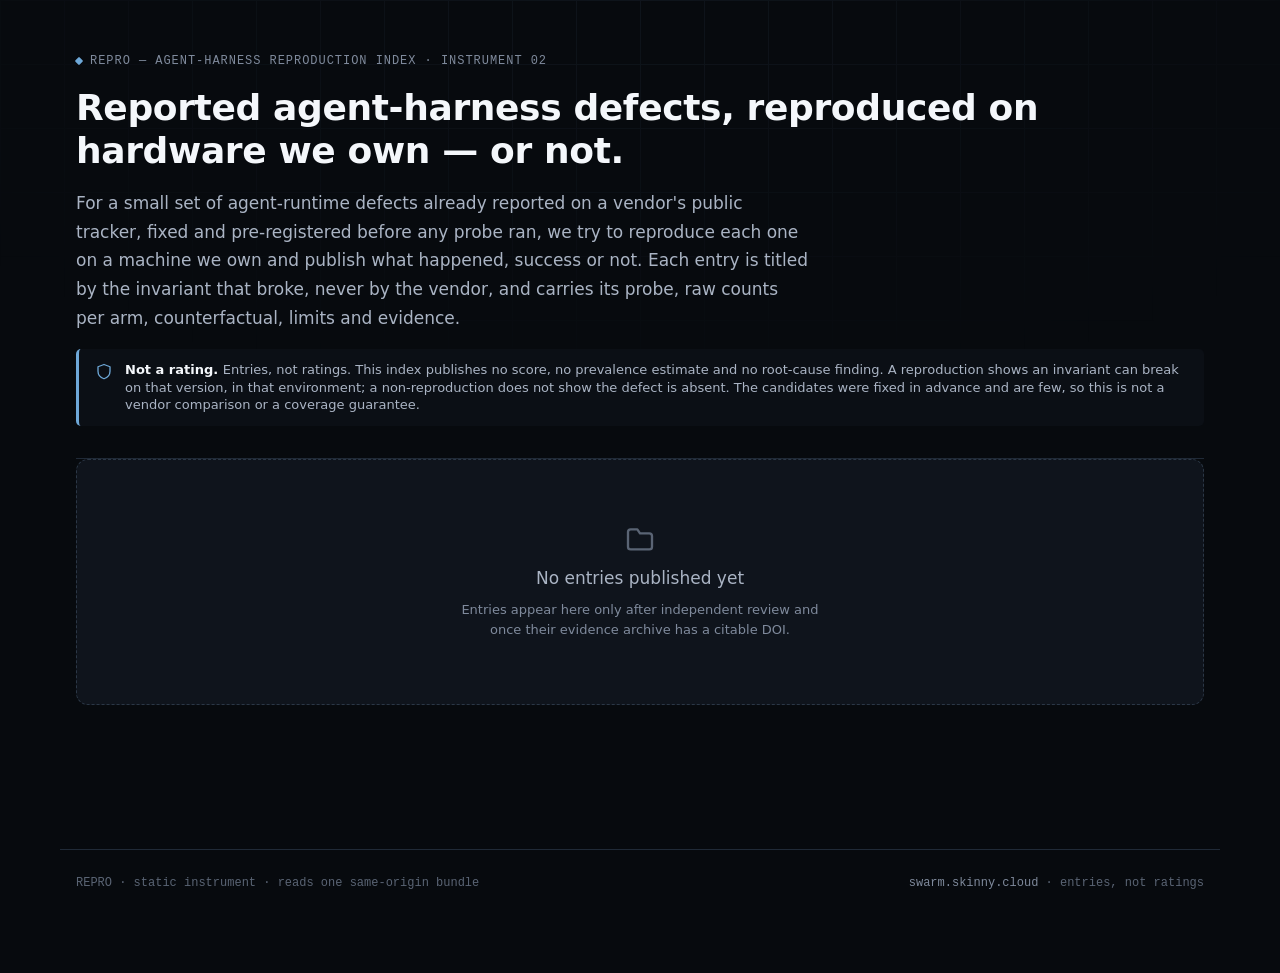
==== repro/index.html @ 569c4c64 "feat(repro): REPRO instrument shell + public data contract (code only, no entries) swarm instrument " ====
<!DOCTYPE html>
<html lang="en">
<head>
  <meta charset="utf-8" />
  <meta name="viewport" content="width=device-width, initial-scale=1" />

  <!-- Hard boundary: the browser may reach nothing but this origin. No inline
       script/style. frame-ancestors is delivered as an HTTP header (vercel.json);
       it is ignored inside a <meta> CSP, so it is intentionally not here. -->
  <meta http-equiv="Content-Security-Policy" content="default-src 'none'; script-src 'self'; style-src 'self'; img-src 'self' data:; font-src 'self'; connect-src 'self'; base-uri 'none'; form-action 'none'; manifest-src 'self'" />
  <meta name="referrer" content="no-referrer" />

  <title>REPRO — Agent-Harness Reproduction Index</title>
  <meta name="description" content="REPRO, an instrument of the swarm lab: pre-registered attempts to reproduce publicly reported agent-harness defects on hardware we own, published success or not, with probes, raw counts and evidence. Entries, not ratings." />
  <meta name="robots" content="index,follow" />
  <meta name="color-scheme" content="dark" />

  <link rel="icon" href="data:image/svg+xml,%3Csvg%20xmlns='http://www.w3.org/2000/svg'%20viewBox='0%200%2024%2024'%3E%3Crect%20width='24'%20height='24'%20fill='%23070a0e'/%3E%3Cpath%20d='M17%208a6%206%200%201%200%201%206'%20fill='none'%20stroke='%236ea8d8'%20stroke-width='1.8'%20stroke-linecap='round'/%3E%3Cpath%20d='M17%203v5h-5'%20fill='none'%20stroke='%236ea8d8'%20stroke-width='1.8'%20stroke-linecap='round'%20stroke-linejoin='round'/%3E%3C/svg%3E" />

  <link rel="stylesheet" href="css/tokens.css" />
  <link rel="stylesheet" href="css/app.css" />
</head>
<body>
  <a class="skip-link" href="#app">Skip to content</a>

  <main class="shell" id="app" aria-live="polite"></main>

  <footer class="shell foot">
    <span>REPRO · static instrument · reads one same-origin bundle</span>
    <span><a href="/">swarm.skinny.cloud</a> · entries, not ratings</span>
  </footer>

  <noscript>
    <div class="shell noscript-shell">
      <div class="state state--error">
        <h3>JavaScript is required</h3>
        <p>This instrument renders a local bundle in the browser. No external scripts are loaded; everything is same-origin and static.</p>
      </div>
    </div>
  </noscript>

  <script type="module" src="js/app.js"></script>
</body>
</html>
---- repro/css/tokens.css ----
/* =============================================================================
   REPRO — Design Tokens (copied from the /trace/ instrument; same system)
   Sober dark forensic theme. Every value is a token (Law #2: Design System
   Supremacy). 4px spacing grid · 1.25 type scale · elevation · radius · motion.
   System fonts only — no external font imports of any kind.
   ============================================================================= */

:root {
  /* ---- Color primitives (never used directly in components) ---------------- */
  --c-ink-000: #f4f7fb;   /* brightest text */
  --c-ink-100: #d6dde8;
  --c-ink-200: #aab4c4;
  --c-ink-300: #7f8a9c;   /* muted / captions */
  --c-ink-400: #5a6474;   /* faint / disabled */

  --c-base-900: #070a0e;  /* page background (not pure black) */
  --c-base-850: #0b0f15;
  --c-base-800: #0f141c;  /* surface */
  --c-base-750: #131a24;  /* surface raised */
  --c-base-700: #1a222e;  /* surface floating */
  --c-base-650: #212b39;  /* hover */

  --c-line-800: #202a37;  /* hairline borders */
  --c-line-700: #2b3746;  /* borders */
  --c-line-600: #3a4a5e;  /* border hover / focus ring base */

  --c-steel-400: #6ea8d8; /* single restrained accent (interactive) */
  --c-steel-500: #4d8bc0;
  --c-steel-600: #3a6d9c;
  --c-steel-glow: rgba(110, 168, 216, 0.16);

  /* Status — epistemic state (restrained, not neon) */
  --c-verified-500: #4fae7e;   /* green — relief/accomplishment, used sparingly */
  --c-verified-050: rgba(79, 174, 126, 0.12);
  --c-plausible-500: #d9a441;  /* amber — consideration */
  --c-plausible-050: rgba(217, 164, 65, 0.12);
  --c-unresolved-500: #7f93ab; /* neutral steel-gray */
  --c-unresolved-050: rgba(127, 147, 171, 0.12);
  --c-refuted-500: #c96a68;    /* muted red */
  --c-refuted-050: rgba(201, 106, 104, 0.12);

  /* Tier — evidentiary proximity (sequential intensity) */
  --c-tier1: #6ea8d8;   /* T1 — first-party proximity, strongest */
  --c-tier2: #8f9bb0;   /* T2 — descriptor undefined in contract */
  --c-tier3: #6b7686;   /* T3 — behavioral analogue, NOT evidence */

  /* Semantic mappings ------------------------------------------------------- */
  --bg-page: var(--c-base-900);
  --bg-surface: var(--c-base-800);
  --bg-raised: var(--c-base-750);
  --bg-floating: var(--c-base-700);
  --bg-hover: var(--c-base-650);
  --bg-inset: var(--c-base-850);

  --text-strong: var(--c-ink-000);
  --text-primary: var(--c-ink-100);
  --text-secondary: var(--c-ink-200);
  --text-muted: var(--c-ink-300);
  --text-faint: var(--c-ink-400);

  --border-hairline: var(--c-line-800);
  --border-default: var(--c-line-700);
  --border-strong: var(--c-line-600);

  --accent: var(--c-steel-400);
  --accent-strong: var(--c-steel-500);
  --accent-glow: var(--c-steel-glow);

  --focus-ring: var(--c-steel-400);

  /* ---- Spacing — strict 4px grid ------------------------------------------ */
  --space-1: 4px;
  --space-2: 8px;
  --space-3: 12px;
  --space-4: 16px;
  --space-5: 20px;
  --space-6: 24px;
  --space-8: 32px;
  --space-10: 40px;
  --space-12: 48px;
  --space-16: 64px;
  --space-20: 80px;

  /* ---- Typography — 1.25 (major third) scale ------------------------------ */
  --font-sans: system-ui, -apple-system, "Segoe UI", Roboto, Helvetica, Arial, sans-serif;
  --font-mono: ui-monospace, "SF Mono", "SFMono-Regular", Menlo, Consolas,
               "Liberation Mono", "Roboto Mono", monospace;

  --text-xs: 0.75rem;    /* 12 — captions, chips */
  --text-sm: 0.8125rem;  /* 13 — dense meta */
  --text-base: 0.9375rem;/* 15 — body */
  --text-md: 1.0625rem;  /* 17 */
  --text-lg: 1.25rem;    /* 20 */
  --text-xl: 1.5rem;     /* 24 */
  --text-2xl: 1.875rem;  /* 30 */
  --text-3xl: 2.25rem;   /* 36 — hero */

  --leading-tight: 1.2;
  --leading-snug: 1.35;
  --leading-normal: 1.55;
  --leading-relaxed: 1.7;

  --tracking-tight: -0.01em;
  --tracking-normal: 0;
  --tracking-wide: 0.02em;
  --tracking-caps: 0.08em;   /* uppercase labels */

  --weight-regular: 400;
  --weight-medium: 500;
  --weight-semibold: 600;
  --weight-bold: 700;

  /* ---- Elevation — consistent shadow levels ------------------------------- */
  --elev-0: none;
  --elev-1: 0 1px 2px rgba(0, 0, 0, 0.4);
  --elev-2: 0 2px 6px rgba(0, 0, 0, 0.45);
  --elev-3: 0 8px 20px rgba(0, 0, 0, 0.5);
  --elev-4: 0 16px 40px rgba(0, 0, 0, 0.55);
  --elev-5: 0 24px 64px rgba(0, 0, 0, 0.6);

  /* ---- Radius ------------------------------------------------------------- */
  --radius-xs: 3px;
  --radius-sm: 5px;
  --radius-md: 8px;
  --radius-lg: 12px;
  --radius-xl: 16px;
  --radius-pill: 999px;

  /* ---- Motion — spring easing, sub-400ms interactions --------------------- */
  --ease-spring: cubic-bezier(0.16, 1, 0.3, 1);
  --ease-standard: cubic-bezier(0.4, 0, 0.2, 1);
  --ease-out: cubic-bezier(0.0, 0, 0.2, 1);

  --dur-fast: 120ms;
  --dur-base: 200ms;
  --dur-slow: 320ms;
  --stagger-step: 40ms;

  /* ---- Layout ------------------------------------------------------------- */
  --page-max: 1160px;
  --gutter: var(--space-4);
  --drawer-width: 460px;
}

@media (prefers-reduced-motion: reduce) {
  :root {
    --dur-fast: 0ms;
    --dur-base: 0ms;
    --dur-slow: 0ms;
    --stagger-step: 0ms;
  }
}
---- repro/css/app.css ----
/* =============================================================================
   REPRO — Application styles. Shell rules copied from the /trace/ instrument
   (same design system, no shared runtime file); verdict + entry styles are
   REPRO's own and deliberately share no colour semantics with /trace/.
   Tokens only. No hardcoded colours/spacing, no external resources.
   ============================================================================= */
*, *::before, *::after { box-sizing: border-box; }

html { -webkit-text-size-adjust: 100%; }

body {
  margin: 0;
  background: var(--bg-page);
  color: var(--text-primary);
  font-family: var(--font-sans);
  font-size: var(--text-base);
  line-height: var(--leading-normal);
  letter-spacing: var(--tracking-normal);
  -webkit-font-smoothing: antialiased;
  text-rendering: optimizeLegibility;
  min-height: 100vh;
}

/* Subtle forensic grid backdrop — pure CSS, no assets */
body::before {
  content: "";
  position: fixed;
  inset: 0;
  z-index: 0;
  pointer-events: none;
  background-image:
    linear-gradient(var(--border-hairline) 1px, transparent 1px),
    linear-gradient(90deg, var(--border-hairline) 1px, transparent 1px);
  background-size: 64px 64px;
  opacity: 0.35;
  mask-image: radial-gradient(ellipse 90% 60% at 50% 0%, black 0%, transparent 75%);
}

body > * { position: relative; z-index: 1; }

h1, h2, h3, h4 { margin: 0; font-weight: var(--weight-semibold); color: var(--text-strong); line-height: var(--leading-tight); }
p { margin: 0; }
a { color: var(--accent); text-decoration: none; }
a:hover { text-decoration: underline; }

:focus-visible {
  outline: 2px solid var(--focus-ring);
  outline-offset: 2px;
  border-radius: var(--radius-xs);
}

.mono { font-family: var(--font-mono); font-variant-ligatures: none; }
.icon { display: inline-flex; align-items: center; line-height: 0; color: inherit; }
.visually-hidden {
  position: absolute; width: 1px; height: 1px; padding: 0; margin: -1px;
  overflow: hidden; clip: rect(0 0 0 0); white-space: nowrap; border: 0;
}

/* Skip link ----------------------------------------------------------------- */
.skip-link {
  position: absolute; left: var(--space-3); top: var(--space-3);
  transform: translateY(-160%);
  background: var(--bg-floating); color: var(--text-strong);
  padding: var(--space-2) var(--space-4);
  border: 1px solid var(--border-strong); border-radius: var(--radius-sm);
  transition: transform var(--dur-base) var(--ease-spring);
  z-index: 100;
}
.skip-link:focus { transform: translateY(0); }

/* ============================ Layout shell ================================= */
.shell { max-width: var(--page-max); margin: 0 auto; padding: 0 var(--gutter) var(--space-20); }
/* ============================ Header ====================================== */
.masthead { padding: var(--space-12) 0 var(--space-8); border-bottom: 1px solid var(--border-hairline); }
.eyebrow {
  display: inline-flex; align-items: center; gap: var(--space-2);
  font-family: var(--font-mono); font-size: var(--text-xs);
  text-transform: uppercase; letter-spacing: var(--tracking-caps);
  color: var(--text-muted); margin-bottom: var(--space-4);
}
.eyebrow__mark { width: 6px; height: 6px; background: var(--accent); border-radius: 1px; transform: rotate(45deg); }
.masthead h1 {
  font-size: clamp(var(--text-2xl), 5vw, var(--text-3xl));
  letter-spacing: var(--tracking-tight);
}
.masthead__subject {
  margin-top: var(--space-3);
  font-family: var(--font-mono); font-size: var(--text-sm);
  letter-spacing: var(--tracking-wide); color: var(--text-muted);
}
.masthead__lede {
  margin-top: var(--space-4); max-width: 68ch;
  font-size: var(--text-md); line-height: var(--leading-relaxed); color: var(--text-secondary);
}

.disclaimer {
  margin-top: var(--space-4);
  display: flex; gap: var(--space-3); align-items: flex-start;
  padding: var(--space-3) var(--space-4);
  background: var(--bg-inset);
  border-left: 3px solid var(--accent);
  border-radius: var(--radius-sm);
  font-size: var(--text-sm); color: var(--text-secondary); line-height: var(--leading-snug);
}
.disclaimer .icon { flex: none; margin-top: 2px; color: var(--accent); }
.disclaimer strong { color: var(--text-strong); font-weight: var(--weight-semibold); }
.disclaimer--muted { border-left-color: var(--text-faint); }
.disclaimer--muted .icon { color: var(--text-muted); }

.provenance {
  margin-top: var(--space-6);
  display: flex; flex-wrap: wrap; gap: var(--space-2) var(--space-6); justify-content: space-between;
  color: var(--text-faint); font-size: var(--text-xs); font-family: var(--font-mono);
}

.section-head { margin-bottom: var(--space-5); }
.section-head h2 { font-size: var(--text-xl); letter-spacing: var(--tracking-tight); }
.section-head p { margin-top: var(--space-2); color: var(--text-muted); font-size: var(--text-sm); max-width: 72ch; }
/* ============================ States (empty / error / loading) ============ */
.state {
  display: flex; flex-direction: column; align-items: center; text-align: center; gap: var(--space-3);
  padding: var(--space-16) var(--space-6);
  background: var(--bg-surface); border: 1px dashed var(--border-default); border-radius: var(--radius-lg);
  color: var(--text-muted);
}
.state .icon { color: var(--text-faint); }
.state h3 { color: var(--text-secondary); font-size: var(--text-md); font-weight: var(--weight-medium); }
.state p { font-size: var(--text-sm); max-width: 46ch; line-height: var(--leading-normal); }
.state--error { border-color: color-mix(in srgb, var(--c-refuted-500) 45%, transparent); }
.state--error .icon { color: var(--c-refuted-500); }
.state code { font-family: var(--font-mono); font-size: var(--text-xs); background: var(--bg-inset); padding: 2px var(--space-2); border-radius: var(--radius-xs); color: var(--text-secondary); word-break: break-all; }

/* Skeleton loading */
.skeleton { display: flex; flex-direction: column; gap: var(--space-4); }
.skel-card { height: 128px; border-radius: var(--radius-lg); background: var(--bg-surface); border: 1px solid var(--border-hairline); position: relative; overflow: hidden; }
.skel-card::after {
  content: ""; position: absolute; inset: 0;
  background: linear-gradient(90deg, transparent, color-mix(in srgb, var(--bg-hover) 60%, transparent), transparent);
  transform: translateX(-100%); animation: shimmer 1.6s var(--ease-standard) infinite;
}
@keyframes shimmer { to { transform: translateX(100%); } }
@media (prefers-reduced-motion: reduce) { .skel-card::after { animation: none; } }

/* Integrity notice (data-level warnings surfaced, never hidden) */
.integrity {
  margin: var(--space-4) 0 0; padding: var(--space-3) var(--space-4);
  background: var(--c-refuted-050); border: 1px solid color-mix(in srgb, var(--c-refuted-500) 40%, transparent);
  border-radius: var(--radius-md); font-size: var(--text-sm); color: var(--text-secondary);
  display: flex; gap: var(--space-3); align-items: flex-start;
}
.integrity .icon { flex: none; color: var(--c-refuted-500); margin-top: 1px; }
.integrity strong { color: var(--text-strong); font-weight: var(--weight-semibold); }
.integrity ul { margin: var(--space-1) 0 0; padding-left: var(--space-5); }
.integrity li { margin-bottom: var(--space-1); }

/* ============================ Footer ====================================== */
.foot {
  margin-top: var(--space-16); padding-top: var(--space-6);
  border-top: 1px solid var(--border-hairline);
  display: flex; flex-wrap: wrap; gap: var(--space-4); justify-content: space-between;
  color: var(--text-faint); font-size: var(--text-xs); font-family: var(--font-mono);
}
.foot a { color: var(--text-muted); }

.noscript-shell { padding-top: var(--space-16); }

/* ============================ Tally ======================================= */
.entries { margin-top: var(--space-10); }
.tally { margin: 0 0 var(--space-5); color: var(--text-secondary); font-size: var(--text-sm); }
.tally .mono { color: var(--text-strong); }

/* ============================ Verdicts ==================================== */
/* Outcome-neutral by design: no green/amber/red, nothing that reads as a grade.
   Distinguished by weight and border style, not by a good/bad colour. */
.verdict {
  display: inline-flex; align-items: center;
  font-family: var(--font-mono); font-size: var(--text-xs); font-weight: var(--weight-semibold);
  text-transform: uppercase; letter-spacing: var(--tracking-wide);
  padding: 2px var(--space-2); border-radius: var(--radius-sm);
  border: 1px solid var(--border-default); white-space: nowrap;
  color: var(--text-secondary); background: var(--bg-inset);
}
.verdict--reproduced     { color: var(--text-strong); background: var(--bg-floating); border-color: var(--accent); border-width: 2px; }
.verdict--below          { color: var(--text-primary); border-color: var(--accent); border-style: dashed; }
.verdict--not-reproduced { color: var(--text-secondary); border-color: var(--border-strong); }
.verdict--inconclusive   { color: var(--text-muted); border-style: dashed; }
.verdict--not-run        { color: var(--text-faint); border-style: dotted; background: transparent; }
.verdict--unknown        { color: var(--text-faint); border-style: dotted; background: transparent; }

/* ============================ Entries ===================================== */
.entry-list { list-style: none; margin: 0; padding: 0; display: flex; flex-direction: column; gap: var(--space-5); }
.entry {
  background: var(--bg-surface); border: 1px solid var(--border-hairline); border-radius: var(--radius-lg);
  padding: var(--space-5) var(--space-6);
}
.entry__top { display: flex; align-items: center; justify-content: space-between; gap: var(--space-3); margin-bottom: var(--space-3); }
.entry__id { font-size: var(--text-xs); color: var(--text-muted); letter-spacing: var(--tracking-wide); }
.entry__title { font-size: var(--text-lg); line-height: var(--leading-snug); }
.entry__meta { margin-top: var(--space-2); font-size: var(--text-sm); color: var(--text-muted); overflow-wrap: anywhere; }
.entry__reason { margin-top: var(--space-4); }
.entry__noarms { margin-top: var(--space-4); font-size: var(--text-sm); color: var(--text-muted); font-style: italic; }
.entry__field { margin-top: var(--space-4); }
.entry__label, .entry__details > summary {
  font-family: var(--font-mono); font-size: var(--text-xs); text-transform: uppercase;
  letter-spacing: var(--tracking-caps); color: var(--text-muted);
}
.entry__field p { margin-top: var(--space-1); font-size: var(--text-sm); color: var(--text-secondary); line-height: var(--leading-relaxed); max-width: 80ch; }
.entry__details { margin-top: var(--space-4); border-top: 1px solid var(--border-hairline); padding-top: var(--space-3); }
.entry__details > summary { cursor: pointer; padding: var(--space-1) 0; }
.entry__details > summary:hover { color: var(--text-secondary); }
.entry__limits {
  margin-top: var(--space-4); padding-top: var(--space-3); border-top: 1px dashed var(--border-hairline);
  font-size: var(--text-xs); color: var(--text-faint);
}

/* Raw counts per arm */
.arms-wrap { margin-top: var(--space-4); overflow-x: auto; }
.arms { width: 100%; border-collapse: collapse; font-size: var(--text-sm); }
.arms th, .arms td { padding: var(--space-2) var(--space-3); text-align: left; vertical-align: top; border-bottom: 1px solid var(--border-hairline); }
.arms thead th {
  font-family: var(--font-mono); font-size: var(--text-xs); text-transform: uppercase;
  letter-spacing: var(--tracking-caps); color: var(--text-muted); background: var(--bg-inset);
}
.arms td { color: var(--text-secondary); }
.arms td.num { text-align: right; color: var(--text-strong); }
.arms th.num { text-align: right; }
.arms__note { margin-top: var(--space-1); font-size: var(--text-xs); color: var(--text-faint); max-width: 48ch; }

/* Definition list */
.dl { display: grid; grid-template-columns: minmax(140px, 200px) 1fr; gap: var(--space-2) var(--space-4); margin: var(--space-3) 0 0; }
.dl dt { font-size: var(--text-xs); font-family: var(--font-mono); text-transform: uppercase; letter-spacing: var(--tracking-wide); color: var(--text-muted); padding-top: 2px; }
.dl dd { margin: 0; font-size: var(--text-sm); color: var(--text-secondary); line-height: var(--leading-relaxed); overflow-wrap: anywhere; }

/* ============================ Responsive ================================== */
@media (max-width: 640px) {
  .masthead { padding: var(--space-8) 0 var(--space-6); }
  .entry { padding: var(--space-4); }
  .dl { grid-template-columns: 1fr; gap: var(--space-1); }
  .dl dt { margin-top: var(--space-2); }
}
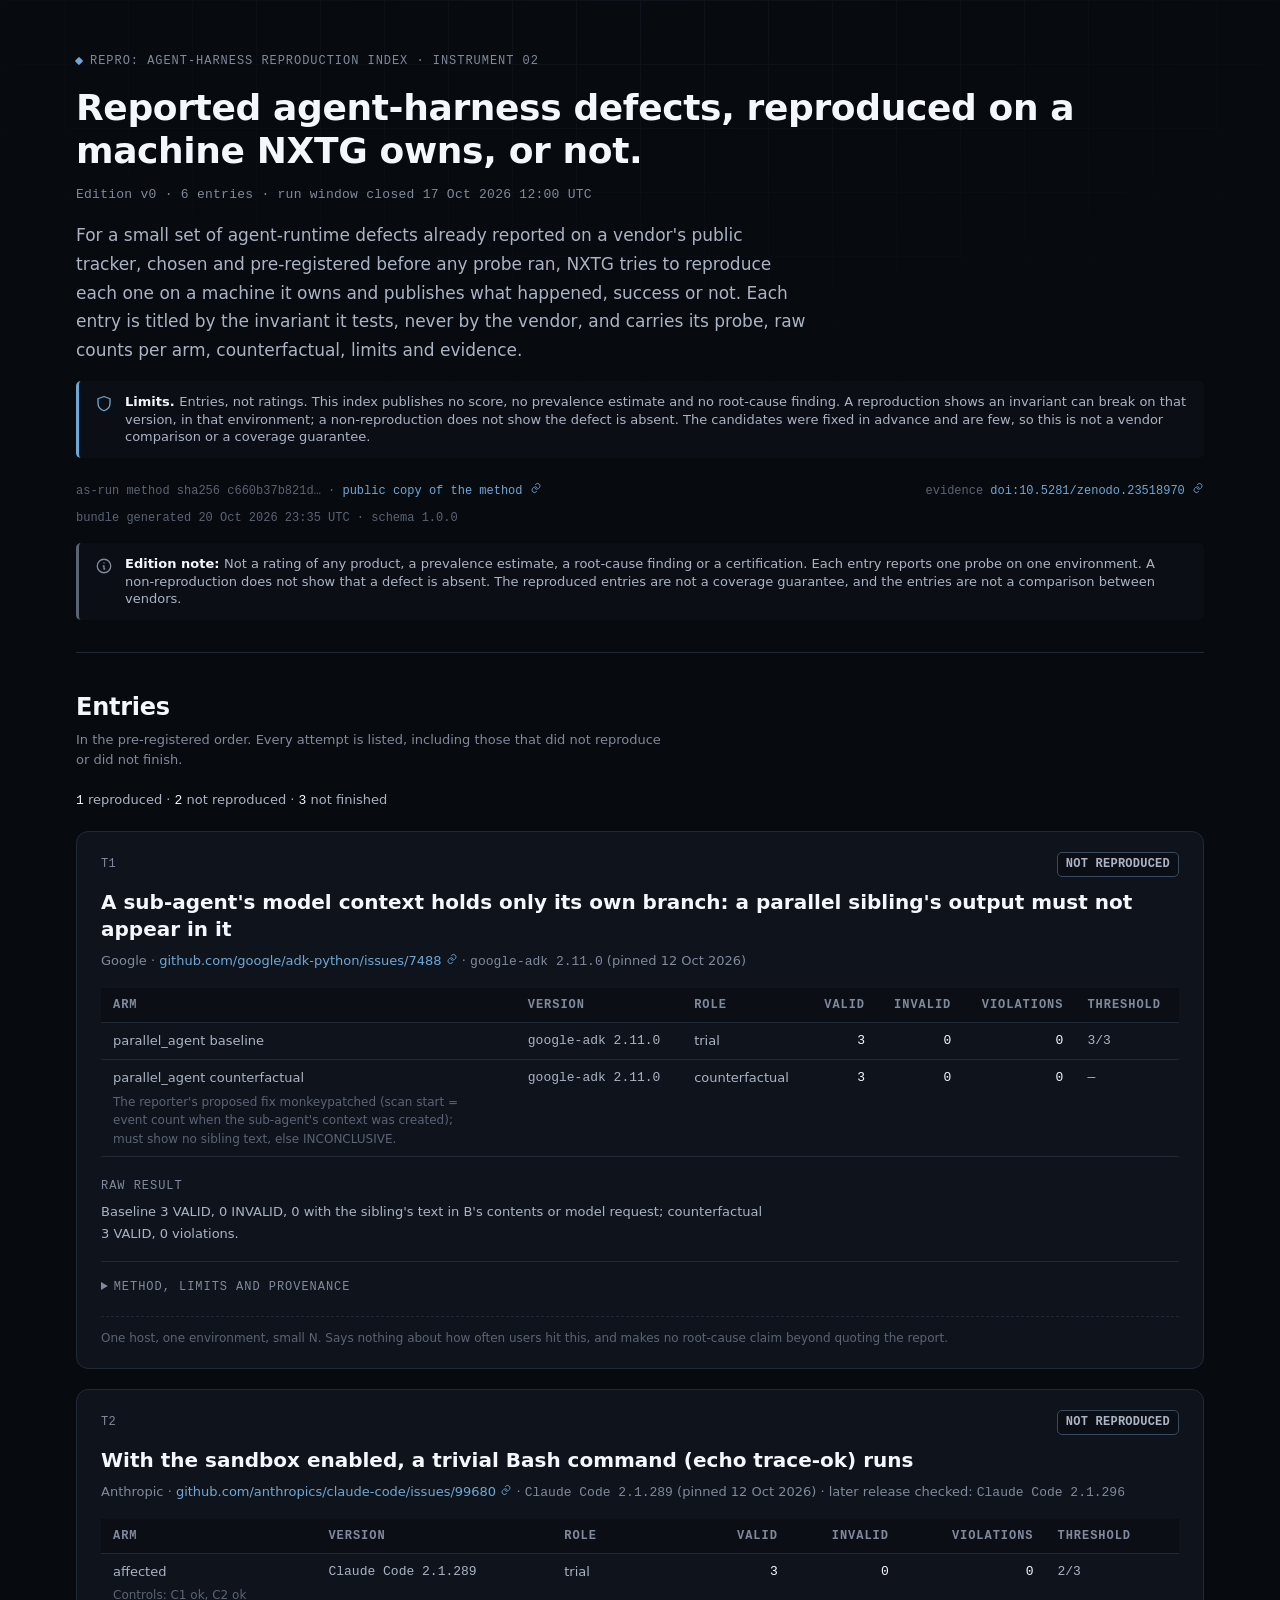
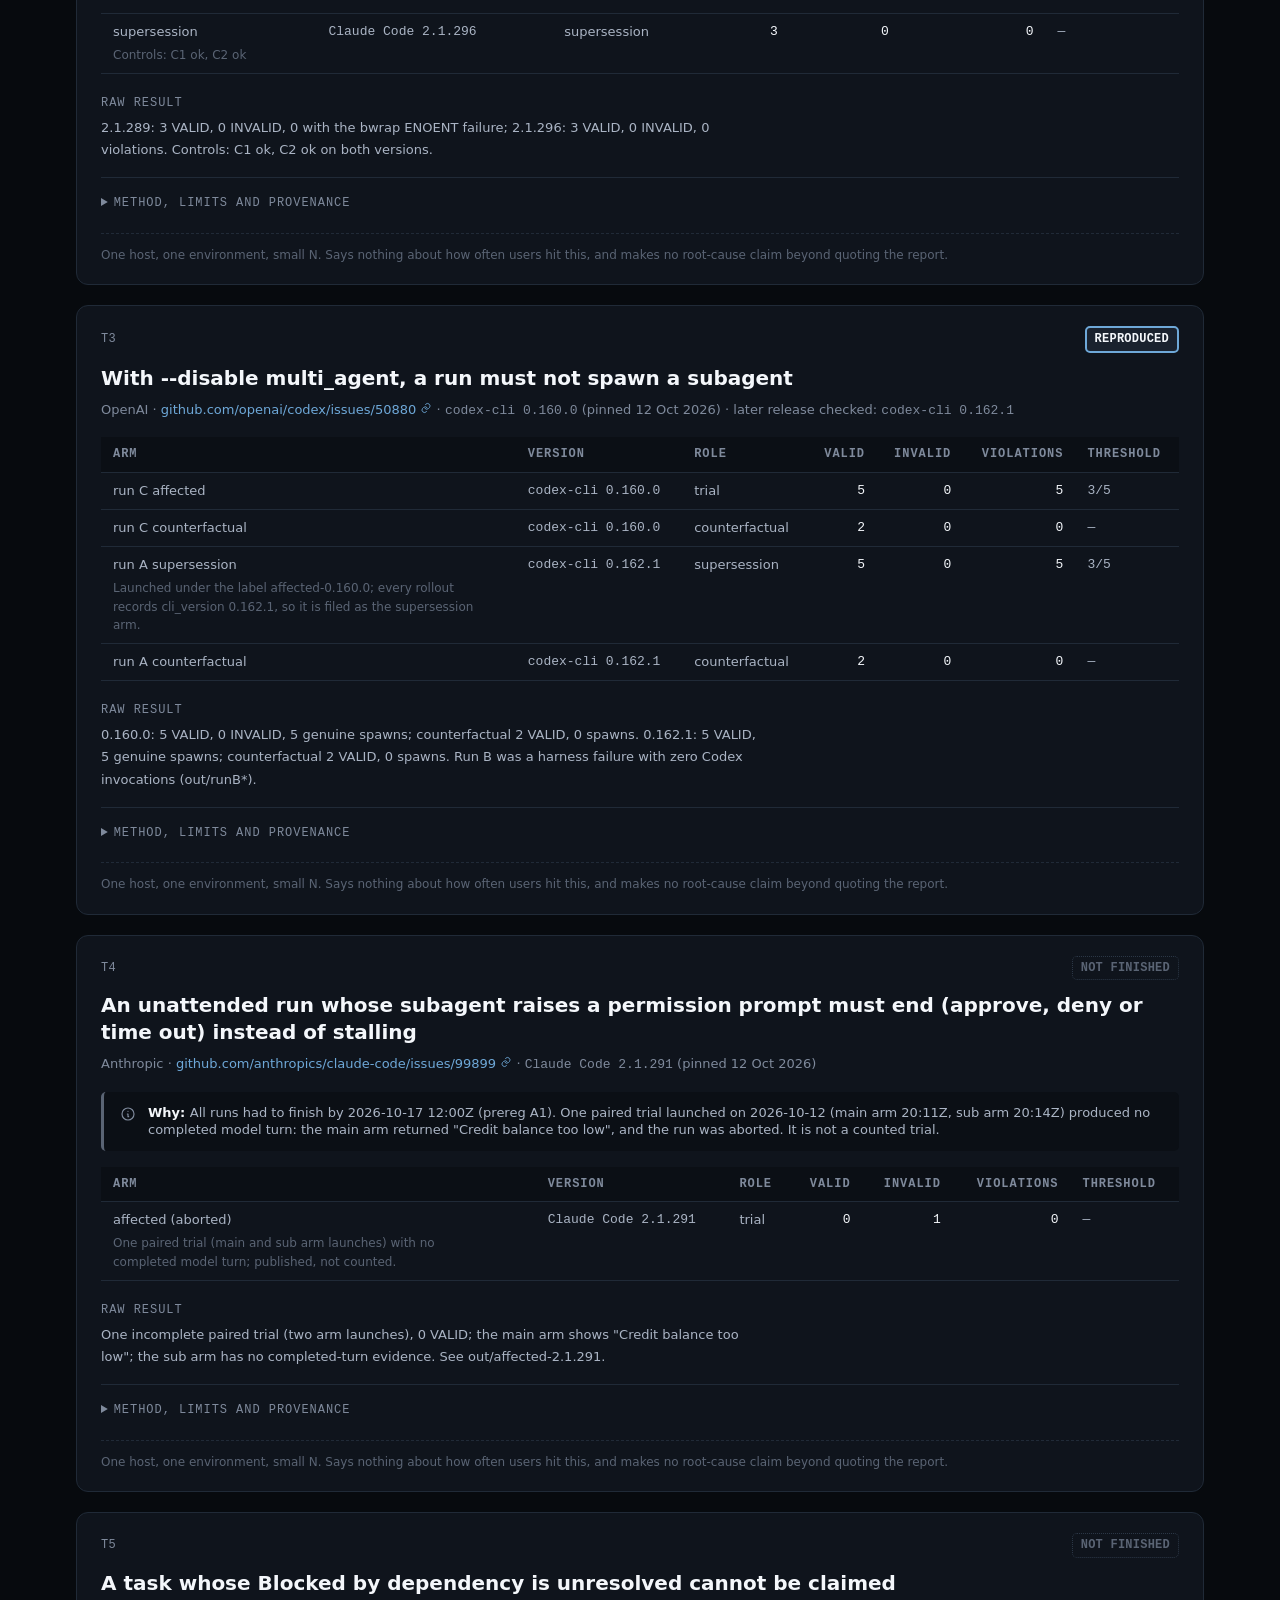
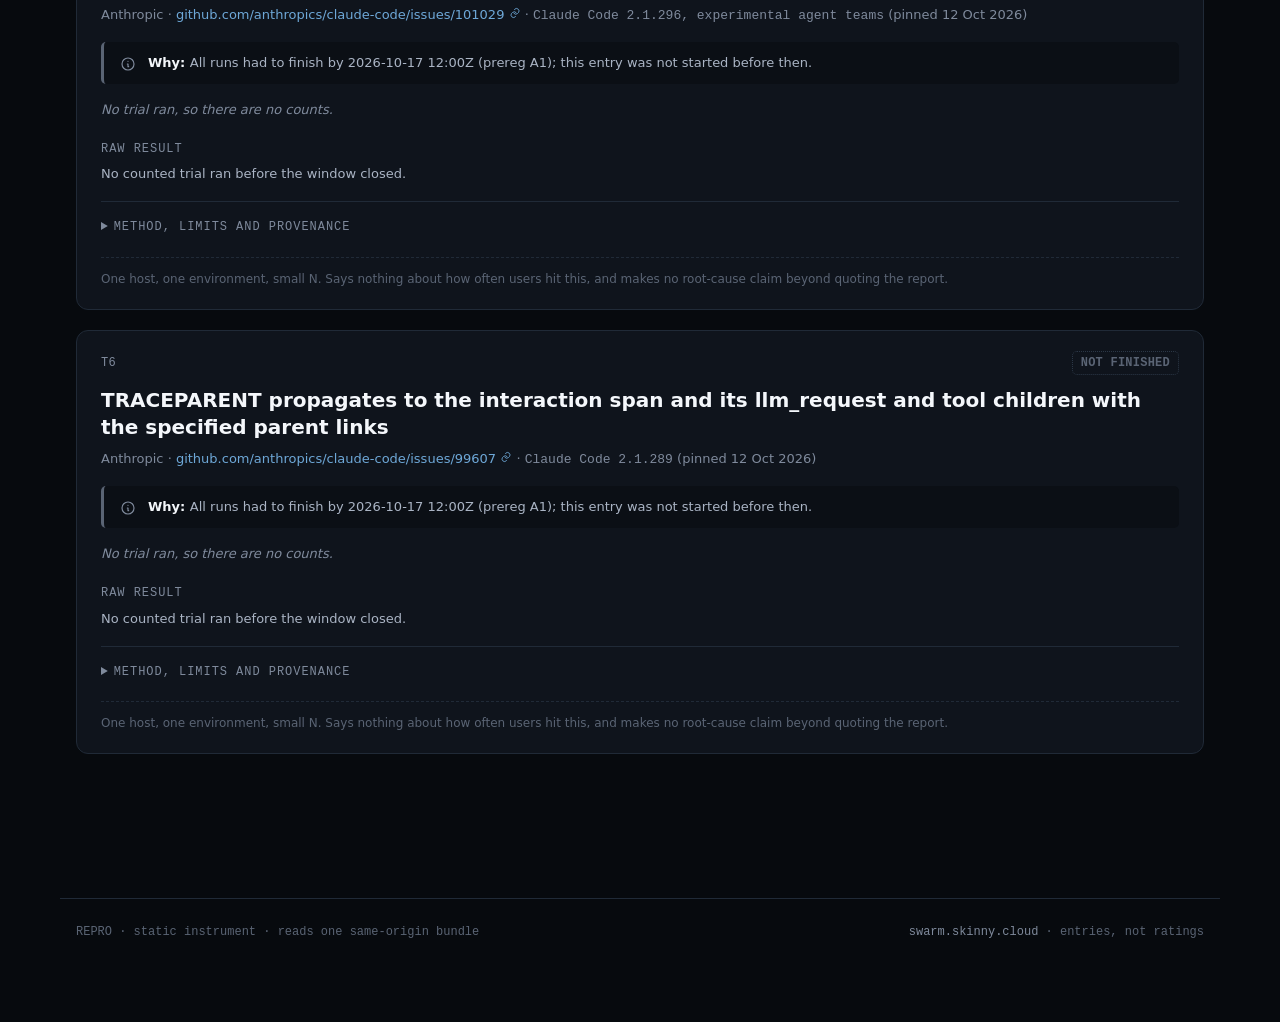
==== commit cdda8f6d: "fix(repro): ce copy review, 4 fixes - No em dashes in rendered prose: title and eyebrow read "REPRO:" ====
--- a/repro/index.html
+++ b/repro/index.html
@@ -10,8 +10,8 @@
   <meta http-equiv="Content-Security-Policy" content="default-src 'none'; script-src 'self'; style-src 'self'; img-src 'self' data:; font-src 'self'; connect-src 'self'; base-uri 'none'; form-action 'none'; manifest-src 'self'" />
   <meta name="referrer" content="no-referrer" />
 
-  <title>REPRO — Agent-Harness Reproduction Index</title>
-  <meta name="description" content="REPRO, an instrument of the swarm lab: pre-registered attempts to reproduce publicly reported agent-harness defects on hardware we own, published success or not, with probes, raw counts and evidence. Entries, not ratings." />
+  <title>REPRO: Agent-Harness Reproduction Index</title>
+  <meta name="description" content="REPRO, an instrument of the swarm lab: pre-registered attempts to reproduce publicly reported agent-harness defects on a machine NXTG owns, published success or not, with probes, raw counts and evidence. Entries, not ratings." />
   <meta name="robots" content="index,follow" />
   <meta name="color-scheme" content="dark" />
 
